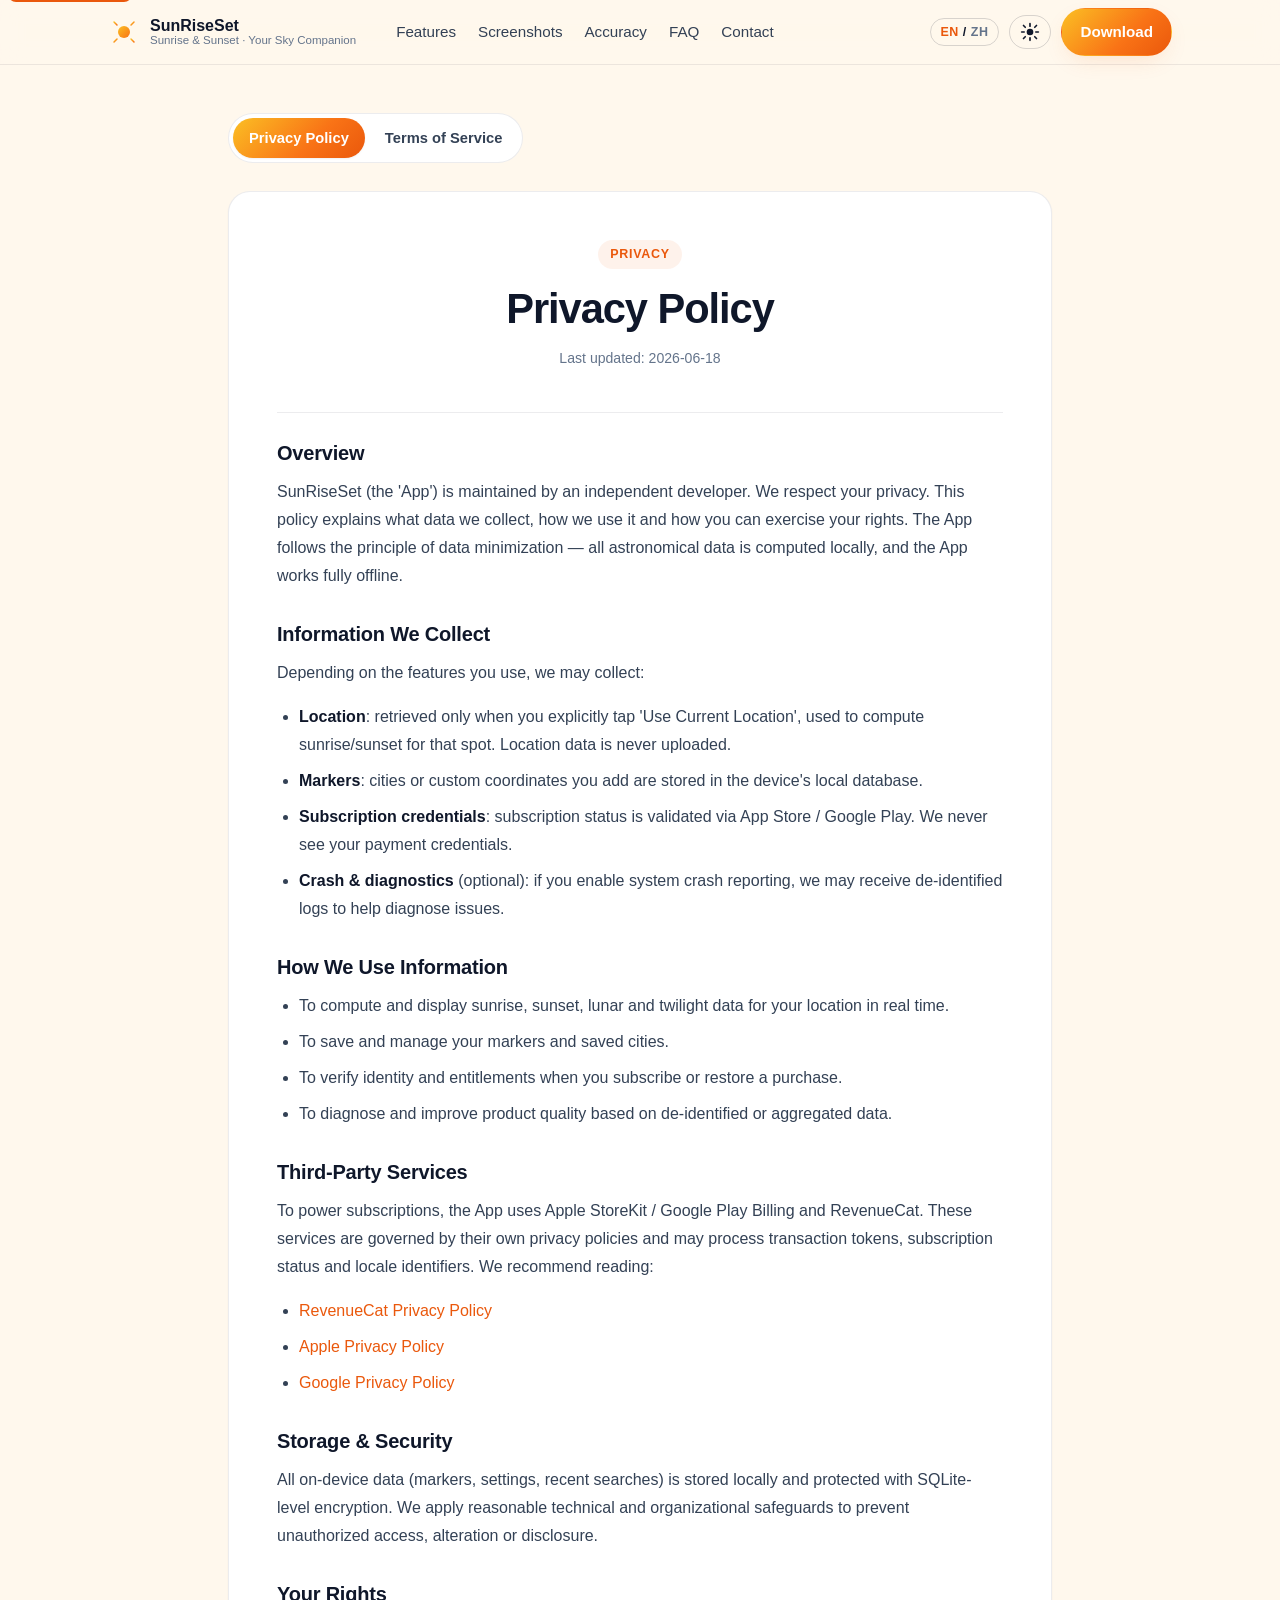
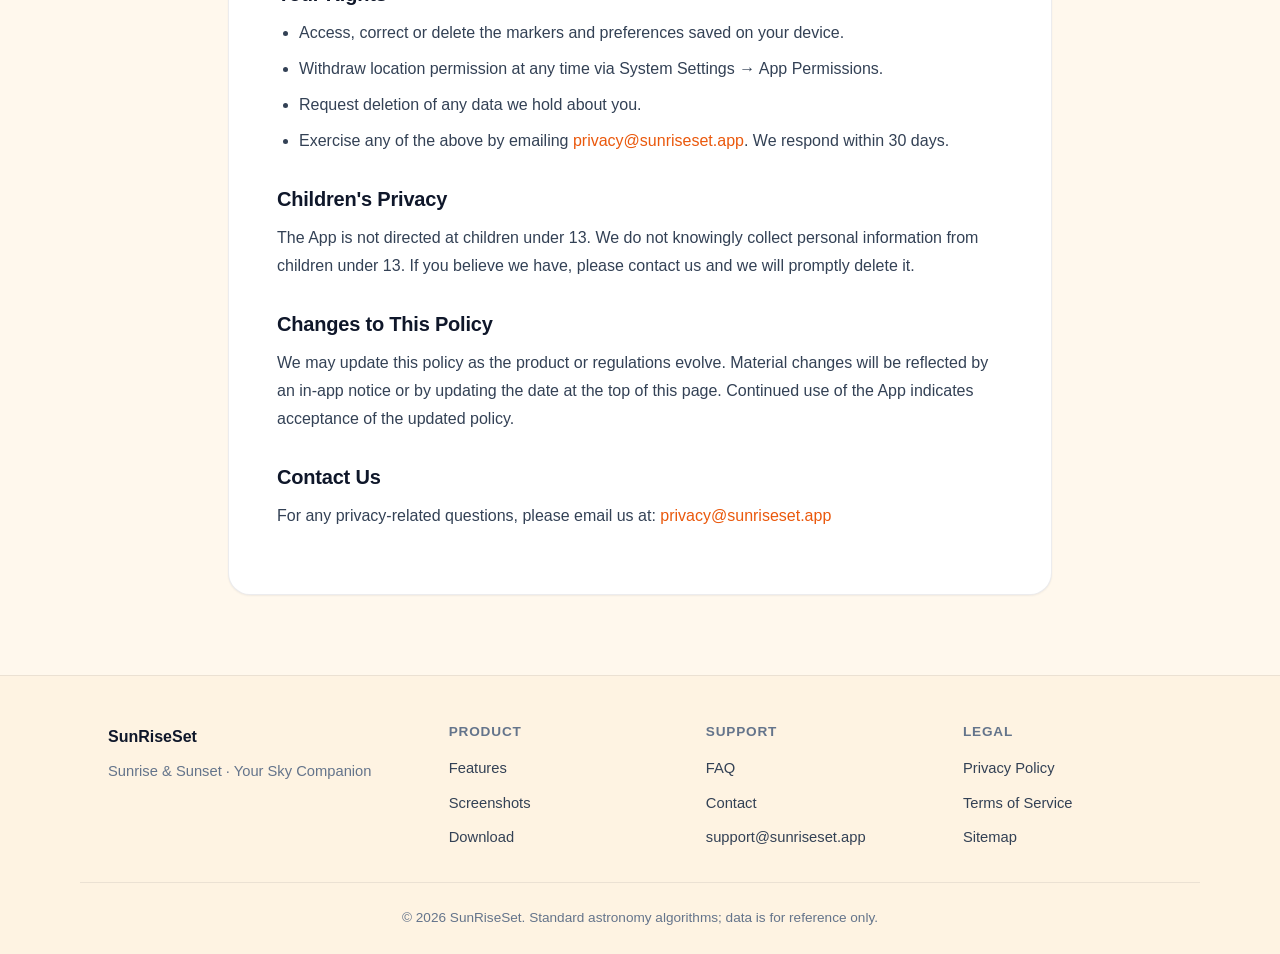
==== privacy.html @ 6ccddd78 "feat: bilingual support site for SunRiseSet app Static, zero-dependency support site ready for GitHu" ====
<!DOCTYPE html>
<html lang="zh-CN" data-lang="zh" data-page="privacy">
<head>
  <meta charset="UTF-8" />
  <meta name="viewport" content="width=device-width, initial-scale=1, viewport-fit=cover" />
  <meta name="theme-color" content="#0f172a" media="(prefers-color-scheme: dark)" />
  <meta name="theme-color" content="#fff8ed" media="(prefers-color-scheme: light)" />
  <title>Privacy Policy · SunRiseSet</title>
  <meta name="description" data-i18n-attr="description"
    content="SunRiseSet 隐私政策。本应用的数据收集与处理说明。" />
  <link rel="icon" type="image/png" href="raise-icon.png" />
  <link rel="stylesheet" href="assets/css/style.css" />
  <link rel="stylesheet" href="assets/css/legal.css" />
</head>
<body>
  <a class="skip-link" href="#main">跳到主要内容</a>

  <header class="site-header" id="siteHeader">
    <div class="container header-inner">
      <a class="brand" href="index.html" aria-label="SunRiseSet Home">
        <span class="brand-mark" aria-hidden="true">
          <svg viewBox="0 0 64 64" width="32" height="32">
            <defs>
              <linearGradient id="sunGrad" x1="0" y1="0" x2="1" y2="1">
                <stop offset="0%" stop-color="#fbbf24" />
                <stop offset="100%" stop-color="#f97316" />
              </linearGradient>
            </defs>
            <circle cx="32" cy="32" r="12" fill="url(#sunGrad)" />
            <g stroke="url(#sunGrad)" stroke-width="3" stroke-linecap="round">
              <line x1="32" y1="4" x2="32" y2="12" />
              <line x1="32" y1="52" x2="32" y2="60" />
              <line x1="4" y1="32" x2="12" y2="32" />
              <line x1="52" y1="32" x2="60" y2="32" />
              <line x1="12" y1="12" x2="18" y2="18" />
              <line x1="46" y1="46" x2="52" y2="52" />
              <line x1="52" y1="12" x2="46" y2="18" />
              <line x1="12" y1="52" x2="18" y2="46" />
            </g>
          </svg>
        </span>
        <span class="brand-text">
          <strong>SunRiseSet</strong>
          <span class="brand-sub" data-i18n="brand.tagline">日出日落 · 天象伴侣</span>
        </span>
      </a>

      <nav class="primary-nav" aria-label="Primary">
        <ul>
          <li><a href="index.html#features" data-i18n="nav.features">功能特性</a></li>
          <li><a href="index.html#screenshots" data-i18n="nav.screenshots">应用截图</a></li>
          <li><a href="index.html#accuracy" data-i18n="nav.accuracy">数据精度</a></li>
          <li><a href="index.html#faq" data-i18n="nav.faq">常见问题</a></li>
          <li><a href="index.html#contact" data-i18n="nav.contact">联系我们</a></li>
        </ul>
      </nav>

      <div class="header-actions">
        <button class="icon-btn lang-toggle" id="langToggle" aria-label="Switch language">
          <span class="lang-current">ZH</span>
          <span class="lang-sep" aria-hidden="true">/</span>
          <span class="lang-alt">EN</span>
        </button>
        <button class="icon-btn theme-toggle" id="themeToggle" aria-label="切换主题">
          <svg class="icon-sun" viewBox="0 0 24 24" width="20" height="20" aria-hidden="true">
            <circle cx="12" cy="12" r="4" fill="currentColor" />
            <g stroke="currentColor" stroke-width="2" stroke-linecap="round">
              <line x1="12" y1="2" x2="12" y2="5" />
              <line x1="12" y1="19" x2="12" y2="22" />
              <line x1="2" y1="12" x2="5" y2="12" />
              <line x1="19" y1="12" x2="22" y2="12" />
              <line x1="4.2" y1="4.2" x2="6.3" y2="6.3" />
              <line x1="17.7" y1="17.7" x2="19.8" y2="19.8" />
              <line x1="19.8" y1="4.2" x2="17.7" y2="6.3" />
              <line x1="6.3" y1="17.7" x2="4.2" y2="19.8" />
            </g>
          </svg>
          <svg class="icon-moon" viewBox="0 0 24 24" width="20" height="20" aria-hidden="true">
            <path d="M21 12.8A9 9 0 1 1 11.2 3a7 7 0 0 0 9.8 9.8z" fill="currentColor" />
          </svg>
        </button>
        <a class="btn btn-primary header-cta" href="index.html#download"
          data-i18n="nav.download">下载 App</a>
        <button class="icon-btn menu-toggle" id="menuToggle" aria-label="打开菜单" aria-expanded="false">
          <span></span><span></span><span></span>
        </button>
      </div>
    </div>
    <div class="mobile-nav" id="mobileNav" hidden>
      <a href="index.html#features" data-i18n="nav.features">功能特性</a>
      <a href="index.html#screenshots" data-i18n="nav.screenshots">应用截图</a>
      <a href="index.html#accuracy" data-i18n="nav.accuracy">数据精度</a>
      <a href="index.html#faq" data-i18n="nav.faq">常见问题</a>
      <a href="index.html#contact" data-i18n="nav.contact">联系我们</a>
      <a class="btn btn-primary mobile-cta" href="index.html#download"
        data-i18n="nav.download">下载 App</a>
    </div>
  </header>

  <main id="main" class="legal-main">
    <div class="container legal-container">
      <nav class="legal-tabs" aria-label="Legal pages">
        <a href="privacy.html" class="legal-tab is-active" data-i18n="legal.privacy">隐私政策</a>
        <a href="terms.html" class="legal-tab" data-i18n="legal.terms">服务条款</a>
      </nav>

      <article class="legal-doc" data-doc="privacy">
        <header class="legal-head">
          <span class="section-eyebrow" data-i18n="privacy.eyebrow">Privacy</span>
          <h1 data-i18n="privacy.title">隐私政策</h1>
          <p class="legal-meta">
            <span data-i18n="legal.lastUpdated">最后更新</span>: <time>2026-06-18</time>
          </p>
        </header>

        <section class="legal-block">
          <h2 data-i18n="privacy.s1.title">概述</h2>
          <p data-i18n="privacy.s1.body">
            SunRiseSet(以下简称「本应用」)由独立开发者维护。我们非常重视你的隐私,
            本政策说明本应用在何种范围内收集、使用和存储信息,以及你可以如何行使相关权利。
            本应用坚持「数据最小化」原则,所有天象数据均在本地计算,无需联网即可使用。
          </p>
        </section>

        <section class="legal-block">
          <h2 data-i18n="privacy.s2.title">我们收集的信息</h2>
          <p data-i18n="privacy.s2.intro">根据你使用的功能,我们可能收集以下信息:</p>
          <ul>
            <li data-i18n="privacy.s2.l1"><strong>位置信息</strong>:仅在你主动点击「使用当前位置」时获取,用于计算该位置的日出日落数据。位置不会上传服务器。</li>
            <li data-i18n="privacy.s2.l2"><strong>标记点</strong>:你手动添加的城市或自定义经纬度,存储在设备本地数据库中。</li>
            <li data-i18n="privacy.s2.l3"><strong>订阅凭证</strong>:通过 App Store / Google Play 验证订阅状态,订阅信息由 Apple / Google 处理,本应用不接触你的支付凭证。</li>
            <li data-i18n="privacy.s2.l4"><strong>崩溃与诊断</strong>(可选):如果你在系统中开启了崩溃报告,我们可能收到去标识化的崩溃日志用于问题定位。</li>
          </ul>
        </section>

        <section class="legal-block">
          <h2 data-i18n="privacy.s3.title">我们如何使用信息</h2>
          <ul>
            <li data-i18n="privacy.s3.l1">用于在你所在位置实时计算并展示日出日落、月相、曙暮光数据。</li>
            <li data-i18n="privacy.s3.l2">用于保存和管理你的标记点、收藏城市。</li>
            <li data-i18n="privacy.s3.l3">用于在你订阅或恢复订阅时验证身份与权限。</li>
            <li data-i18n="privacy.s3.l4">用于诊断与改进产品质量(基于去标识化或聚合数据)。</li>
          </ul>
        </section>

        <section class="legal-block">
          <h2 data-i18n="privacy.s4.title">第三方服务</h2>
          <p data-i18n="privacy.s4.body">
            为了提供订阅功能,本应用使用 Apple StoreKit / Google Play Billing 与 RevenueCat 作为订阅管理服务。
            这些服务由其各自隐私政策约束,涉及交易凭证、订阅状态、地区标识等信息。
            我们建议你同时阅读:
          </p>
          <ul>
            <li><a href="https://www.revenuecat.com/privacy" target="_blank" rel="noopener">RevenueCat Privacy Policy</a></li>
            <li><a href="https://www.apple.com/legal/privacy/" target="_blank" rel="noopener">Apple Privacy Policy</a></li>
            <li><a href="https://policies.google.com/privacy" target="_blank" rel="noopener">Google Privacy Policy</a></li>
          </ul>
        </section>

        <section class="legal-block">
          <h2 data-i18n="privacy.s5.title">数据存储与安全</h2>
          <p data-i18n="privacy.s5.body">
            所有本地数据(标记点、设置、最近搜索)均存储在你的设备本地,
            使用 SQLite 加密能力进行保护。我们采用合理的技术与组织措施,
            防止未经授权的访问、篡改或泄露。
          </p>
        </section>

        <section class="legal-block">
          <h2 data-i18n="privacy.s6.title">你的权利</h2>
          <ul>
            <li data-i18n="privacy.s6.l1">访问、更正、删除你在本应用中保存的标记点与设置。</li>
            <li data-i18n="privacy.s6.l2">随时撤回位置权限授权(系统设置 → 应用权限)。</li>
            <li data-i18n="privacy.s6.l3">请求我们删除我们持有的、与你相关的任何数据。</li>
            <li data-i18n="privacy.s6.l4">通过 <a href="mailto:privacy@sunriseset.app">privacy@sunriseset.app</a> 行使上述权利,我们将在 30 天内回复。</li>
          </ul>
        </section>

        <section class="legal-block">
          <h2 data-i18n="privacy.s7.title">儿童隐私</h2>
          <p data-i18n="privacy.s7.body">
            本应用不面向 13 岁以下儿童。我们不会有意收集 13 岁以下儿童的个人信息。
            如发现相关情况,请联系我们,我们将立即删除相关信息。
          </p>
        </section>

        <section class="legal-block">
          <h2 data-i18n="privacy.s8.title">政策变更</h2>
          <p data-i18n="privacy.s8.body">
            我们可能根据产品发展或法规变化更新本政策。重大变更将通过应用内通知或本页顶部日期体现。
            继续使用本应用即视为你接受更新后的政策。
          </p>
        </section>

        <section class="legal-block">
          <h2 data-i18n="privacy.s9.title">联系我们</h2>
          <p>
            <span data-i18n="privacy.s9.body">如有隐私相关问题,请通过以下邮箱联系我们:</span>
            <a href="mailto:privacy@sunriseset.app">privacy@sunriseset.app</a>
          </p>
        </section>
      </article>
    </div>
  </main>

  <footer class="site-footer">
    <div class="container footer-grid">
      <div class="footer-brand">
        <strong>SunRiseSet</strong>
        <p data-i18n="footer.tagline">日出日落 · 你的天象伴侣</p>
      </div>
      <div>
        <h4 data-i18n="footer.productTitle">产品</h4>
        <ul>
          <li><a href="index.html#features" data-i18n="nav.features">功能特性</a></li>
          <li><a href="index.html#screenshots" data-i18n="nav.screenshots">应用截图</a></li>
          <li><a href="index.html#download" data-i18n="nav.download">下载 App</a></li>
        </ul>
      </div>
      <div>
        <h4 data-i18n="footer.supportTitle">支持</h4>
        <ul>
          <li><a href="index.html#faq" data-i18n="nav.faq">常见问题</a></li>
          <li><a href="index.html#contact" data-i18n="nav.contact">联系我们</a></li>
          <li><a href="mailto:support@sunriseset.app">support@sunriseset.app</a></li>
        </ul>
      </div>
      <div>
        <h4 data-i18n="footer.legalTitle">法律</h4>
        <ul>
          <li><a href="privacy.html" data-i18n="footer.privacy">隐私政策</a></li>
          <li><a href="terms.html" data-i18n="footer.terms">服务条款</a></li>
          <li><a href="sitemap.xml" data-i18n="footer.sitemap">站点地图</a></li>
        </ul>
      </div>
    </div>
    <div class="container footer-bottom">
      <span data-i18n="footer.copyright">© 2026 SunRiseSet. 基于标准天文学算法,数据仅供参考。</span>
    </div>
  </footer>

  <script src="assets/js/i18n.js"></script>
  <script src="assets/js/i18n-legal.js"></script>
  <script src="assets/js/main.js"></script>
</body>
</html>
---- assets/css/style.css ----
/* ==========================================================================
   SunRiseSet Support Site
   Bilingual, dual-theme (light/dark) stylesheet.
   No build step, no dependencies. Mobile-first.
   ========================================================================== */

/* --- Design tokens --- */
:root {
  /* Brand */
  --color-sun-1: #fbbf24;
  --color-sun-2: #f97316;
  --color-sun-3: #ea580c;
  --color-moon-1: #818cf8;
  --color-moon-2: #4f46e5;
  --color-twilight: #0ea5e9;
  --color-civil: #38bdf8;
  --color-nautical: #6366f1;
  --color-astro: #1e293b;

  /* Surfaces (light) */
  --bg: #fff8ed;
  --bg-soft: #fff3df;
  --bg-card: #ffffff;
  --bg-alt: #fef3e2;
  --bg-elevated: #ffffff;
  --border: rgba(15, 23, 42, 0.08);
  --border-strong: rgba(15, 23, 42, 0.16);

  /* Text (light) */
  --text: #0f172a;
  --text-soft: #334155;
  --text-muted: #64748b;

  /* Accents */
  --accent: #ea580c;
  --accent-hover: #c2410c;
  --accent-on: #ffffff;

  /* Effects */
  --shadow-sm: 0 1px 2px rgba(15, 23, 42, 0.06);
  --shadow-md: 0 8px 24px -8px rgba(234, 88, 12, 0.18);
  --shadow-lg: 0 24px 60px -16px rgba(234, 88, 12, 0.25);
  --gradient-sun: linear-gradient(135deg, #fbbf24 0%, #f97316 60%, #ea580c 100%);
  --gradient-night: linear-gradient(180deg, #fef3e2 0%, #fff8ed 100%);
  --gradient-hero: radial-gradient(
      ellipse at 80% 0%,
      rgba(251, 191, 36, 0.22),
      transparent 60%
    ),
    radial-gradient(
      ellipse at 0% 100%,
      rgba(99, 102, 241, 0.12),
      transparent 55%
    );

  /* Layout */
  --radius-sm: 8px;
  --radius-md: 14px;
  --radius-lg: 22px;
  --radius-xl: 32px;
  --container: 1120px;
  --header-h: 64px;
}

[data-theme="dark"] {
  --bg: #0b1120;
  --bg-soft: #111a2e;
  --bg-card: #131c33;
  --bg-alt: #0f1729;
  --bg-elevated: #182241;
  --border: rgba(148, 163, 184, 0.12);
  --border-strong: rgba(148, 163, 184, 0.22);

  --text: #f1f5f9;
  --text-soft: #cbd5e1;
  --text-muted: #94a3b8;

  --accent: #fb923c;
  --accent-hover: #f97316;
  --accent-on: #1a1207;

  --shadow-sm: 0 1px 2px rgba(0, 0, 0, 0.4);
  --shadow-md: 0 8px 24px -8px rgba(0, 0, 0, 0.55);
  --shadow-lg: 0 24px 60px -16px rgba(251, 146, 60, 0.25);
  --gradient-night: linear-gradient(180deg, #0b1120 0%, #111a2e 100%);
  --gradient-hero: radial-gradient(
      ellipse at 80% 0%,
      rgba(251, 146, 60, 0.18),
      transparent 60%
    ),
    radial-gradient(
      ellipse at 0% 100%,
      rgba(99, 102, 241, 0.18),
      transparent 55%
    );
}

/* --- Reset --- */
*,
*::before,
*::after {
  box-sizing: border-box;
}
html {
  -webkit-text-size-adjust: 100%;
  scroll-behavior: smooth;
}
body {
  margin: 0;
  font-family: -apple-system, BlinkMacSystemFont, "Segoe UI", "PingFang SC",
    "Hiragino Sans GB", "Microsoft YaHei", "Helvetica Neue", Arial, sans-serif;
  font-size: 16px;
  line-height: 1.65;
  color: var(--text);
  background: var(--bg);
  -webkit-font-smoothing: antialiased;
  -moz-osx-font-smoothing: grayscale;
  transition: background 0.3s ease, color 0.3s ease;
}
img,
svg {
  max-width: 100%;
  display: block;
}
a {
  color: var(--accent);
  text-decoration: none;
  transition: color 0.15s ease;
}
a:hover {
  color: var(--accent-hover);
}
button {
  font-family: inherit;
  cursor: pointer;
}
ul {
  margin: 0;
  padding: 0;
  list-style: none;
}
h1,
h2,
h3,
h4 {
  margin: 0;
  line-height: 1.25;
  color: var(--text);
  letter-spacing: -0.01em;
}
h1 {
  font-size: clamp(2rem, 5vw, 3.5rem);
  font-weight: 800;
  letter-spacing: -0.025em;
}
h2 {
  font-size: clamp(1.6rem, 3.4vw, 2.4rem);
  font-weight: 700;
}
h3 {
  font-size: 1.15rem;
  font-weight: 700;
}
p {
  margin: 0 0 1em;
  color: var(--text-soft);
}

/* --- Skip link --- */
.skip-link {
  position: absolute;
  inset-inline-start: 8px;
  top: -40px;
  background: var(--accent);
  color: var(--accent-on);
  padding: 8px 14px;
  border-radius: var(--radius-sm);
  z-index: 1000;
  transition: top 0.2s;
}
.skip-link:focus {
  top: 8px;
}

/* --- Layout --- */
.container {
  width: 100%;
  max-width: var(--container);
  margin-inline: auto;
  padding-inline: clamp(16px, 4vw, 28px);
}
.section {
  padding-block: clamp(56px, 9vw, 112px);
}
.section-alt {
  background: var(--bg-alt);
}
.section-head {
  max-width: 720px;
  margin: 0 auto 48px;
  text-align: center;
}
.section-head .section-eyebrow {
  display: inline-block;
  margin-bottom: 14px;
}
.section-eyebrow {
  display: inline-block;
  padding: 4px 12px;
  font-size: 0.78rem;
  font-weight: 600;
  letter-spacing: 0.06em;
  text-transform: uppercase;
  color: var(--accent);
  background: rgba(234, 88, 12, 0.08);
  border-radius: 999px;
}
[data-theme="dark"] .section-eyebrow {
  background: rgba(251, 146, 60, 0.14);
}
.section-lead {
  margin-top: 14px;
  font-size: 1.05rem;
  color: var(--text-muted);
}

/* --- Buttons --- */
.btn {
  display: inline-flex;
  align-items: center;
  gap: 8px;
  padding: 10px 18px;
  border-radius: 999px;
  font-weight: 600;
  font-size: 0.95rem;
  border: 1px solid transparent;
  transition: transform 0.15s ease, box-shadow 0.2s ease,
    background 0.2s ease, color 0.2s ease;
  white-space: nowrap;
}
.btn-lg {
  padding: 14px 26px;
  font-size: 1rem;
}
.btn-primary {
  background: var(--gradient-sun);
  color: #ffffff;
  box-shadow: var(--shadow-md);
}
.btn-primary:hover {
  transform: translateY(-1px);
  box-shadow: var(--shadow-lg);
  color: #ffffff;
}
.btn-ghost {
  background: transparent;
  color: var(--text);
  border-color: var(--border-strong);
}
.btn-ghost:hover {
  background: var(--bg-card);
  color: var(--text);
}
.icon-btn {
  display: inline-flex;
  align-items: center;
  gap: 4px;
  background: transparent;
  border: 1px solid var(--border-strong);
  color: var(--text);
  padding: 6px 10px;
  border-radius: 999px;
  font-size: 0.78rem;
  font-weight: 600;
  letter-spacing: 0.04em;
  transition: background 0.15s ease, border-color 0.15s ease;
}
.icon-btn:hover {
  background: var(--bg-card);
  border-color: var(--accent);
}
.theme-toggle .icon-moon {
  display: none;
}
[data-theme="dark"] .theme-toggle .icon-sun {
  display: none;
}
[data-theme="dark"] .theme-toggle .icon-moon {
  display: inline-block;
}
.menu-toggle {
  display: none;
  flex-direction: column;
  gap: 4px;
  padding: 8px 10px;
}
.menu-toggle span {
  display: block;
  width: 18px;
  height: 2px;
  background: var(--text);
  border-radius: 1px;
}

/* --- Header --- */
.site-header {
  position: sticky;
  top: 0;
  z-index: 50;
  background: color-mix(in srgb, var(--bg) 88%, transparent);
  -webkit-backdrop-filter: saturate(150%) blur(12px);
  backdrop-filter: saturate(150%) blur(12px);
  border-bottom: 1px solid var(--border);
}
.header-inner {
  display: flex;
  align-items: center;
  gap: 24px;
  height: var(--header-h);
}
.brand {
  display: inline-flex;
  align-items: center;
  gap: 10px;
  color: var(--text);
  font-weight: 700;
}
.brand:hover {
  color: var(--text);
}
.brand-mark {
  width: 32px;
  height: 32px;
  display: inline-grid;
  place-items: center;
}
.brand-text {
  display: flex;
  flex-direction: column;
  line-height: 1.1;
}
.brand-text strong {
  font-size: 1rem;
}
.brand-sub {
  font-size: 0.72rem;
  color: var(--text-muted);
  font-weight: 500;
}
.primary-nav {
  margin-inline-start: 16px;
  flex: 1;
}
.primary-nav ul {
  display: flex;
  gap: 22px;
}
.primary-nav a {
  color: var(--text-soft);
  font-weight: 500;
  font-size: 0.95rem;
}
.primary-nav a:hover {
  color: var(--accent);
}
.header-actions {
  display: flex;
  align-items: center;
  gap: 10px;
}
.header-cta {
  display: inline-flex;
}
.lang-toggle .lang-current {
  color: var(--accent);
}
.lang-toggle .lang-alt {
  color: var(--text-muted);
}
.mobile-nav {
  display: none;
  flex-direction: column;
  gap: 4px;
  padding: 14px 20px 22px;
  border-top: 1px solid var(--border);
  background: var(--bg);
}
.mobile-nav a {
  padding: 10px 12px;
  border-radius: var(--radius-sm);
  color: var(--text);
  font-weight: 500;
}
.mobile-nav a:hover {
  background: var(--bg-card);
  color: var(--accent);
}
.mobile-cta {
  margin-top: 8px;
  justify-content: center;
}

/* --- Hero --- */
.hero {
  position: relative;
  padding-block: clamp(48px, 9vw, 96px);
  background: var(--gradient-hero), var(--gradient-night);
  overflow: hidden;
}
.hero-glow {
  position: absolute;
  inset: auto -10% -50% auto;
  width: 60%;
  aspect-ratio: 1;
  background: radial-gradient(
    circle,
    rgba(251, 191, 36, 0.35),
    transparent 70%
  );
  filter: blur(40px);
  pointer-events: none;
}
[data-theme="dark"] .hero-glow {
  background: radial-gradient(
    circle,
    rgba(251, 146, 60, 0.22),
    transparent 70%
  );
}
.hero-grid {
  display: grid;
  grid-template-columns: 1.05fr 0.95fr;
  gap: clamp(24px, 5vw, 64px);
  align-items: center;
  position: relative;
  z-index: 1;
}
.eyebrow {
  display: inline-block;
  padding: 5px 14px;
  background: var(--bg-card);
  border: 1px solid var(--border);
  border-radius: 999px;
  font-size: 0.82rem;
  font-weight: 600;
  color: var(--text-soft);
  margin-bottom: 18px;
}
.hero-copy .lead {
  font-size: 1.1rem;
  color: var(--text-soft);
  max-width: 540px;
  margin-bottom: 28px;
}
.hero-cta {
  display: flex;
  flex-wrap: wrap;
  gap: 12px;
  margin-bottom: 28px;
}
.hero-meta {
  display: flex;
  flex-wrap: wrap;
  gap: 18px;
  color: var(--text-muted);
  font-size: 0.9rem;
}
.hero-meta li {
  display: inline-flex;
  align-items: center;
  gap: 8px;
}
.dot {
  width: 8px;
  height: 8px;
  border-radius: 50%;
  display: inline-block;
}
.dot-orange {
  background: var(--color-sun-2);
}
.dot-blue {
  background: var(--color-moon-2);
}
.dot-purple {
  background: #a855f7;
}

/* Hero visual */
.hero-visual {
  position: relative;
  display: flex;
  align-items: center;
  justify-content: center;
  min-height: 380px;
}
.globe {
  position: relative;
  width: min(420px, 100%);
  aspect-ratio: 1;
  border-radius: 50%;
  background: radial-gradient(
      circle at 30% 30%,
      #1e3a5f 0%,
      #0b1d36 60%,
      #061224 100%
    );
  box-shadow: inset 0 0 60px rgba(0, 0, 0, 0.5),
    0 24px 80px -16px rgba(15, 23, 42, 0.55);
  overflow: hidden;
}
[data-theme="dark"] .globe {
  background: radial-gradient(
    circle at 30% 30%,
    #2a4d7a 0%,
    #14253f 60%,
    #0a1426 100%
  );
}
.terminator {
  position: absolute;
  inset: 0;
  background: linear-gradient(
    105deg,
    rgba(251, 191, 36, 0.12) 0%,
    rgba(251, 191, 36, 0.05) 40%,
    transparent 50%,
    rgba(15, 23, 42, 0.5) 60%,
    rgba(15, 23, 42, 0.85) 100%
  );
  mix-blend-mode: screen;
}
[data-theme="dark"] .terminator {
  mix-blend-mode: lighten;
}
.terminator.civil {
  background: linear-gradient(
    100deg,
    transparent 35%,
    rgba(56, 189, 248, 0.12) 45%,
    transparent 55%
  );
}
.terminator.nautical {
  background: linear-gradient(
    98deg,
    transparent 28%,
    rgba(99, 102, 241, 0.14) 40%,
    transparent 50%
  );
}
.terminator.astro {
  background: linear-gradient(
    96deg,
    transparent 22%,
    rgba(99, 102, 241, 0.2) 35%,
    transparent 45%
  );
}
.sun-marker,
.moon-marker {
  position: absolute;
  width: 16px;
  height: 16px;
  border-radius: 50%;
  box-shadow: 0 0 20px currentColor;
}
.sun-marker {
  top: 28%;
  left: 32%;
  background: var(--color-sun-2);
  color: var(--color-sun-2);
  animation: pulse 3s ease-in-out infinite;
}
.moon-marker {
  top: 55%;
  left: 62%;
  background: var(--color-moon-1);
  color: var(--color-moon-1);
  width: 12px;
  height: 12px;
  animation: pulse 3.6s ease-in-out infinite;
}
.meridian {
  position: absolute;
  top: 5%;
  bottom: 5%;
  left: 50%;
  width: 1px;
  background: rgba(148, 163, 184, 0.25);
  transform: rotate(8deg);
  transform-origin: center;
}
@keyframes pulse {
  0%,
  100% {
    transform: scale(1);
    opacity: 0.85;
  }
  50% {
    transform: scale(1.18);
    opacity: 1;
  }
}
.hero-cards {
  position: absolute;
  inset: 0;
  pointer-events: none;
}
.info-card {
  position: absolute;
  background: var(--bg-card);
  border: 1px solid var(--border);
  border-radius: var(--radius-md);
  padding: 12px 14px;
  box-shadow: var(--shadow-md);
  min-width: 150px;
}
.info-card-label {
  font-size: 0.72rem;
  color: var(--text-muted);
  text-transform: uppercase;
  letter-spacing: 0.05em;
}
.info-card-value {
  font-size: 1.3rem;
  font-weight: 700;
  color: var(--text);
  font-variant-numeric: tabular-nums;
  margin-top: 2px;
}
.info-card-sub {
  font-size: 0.75rem;
  color: var(--text-muted);
}
.info-card {
  top: 6%;
  left: -6%;
}
.info-card-alt {
  bottom: 8%;
  right: -2%;
  background: linear-gradient(
    135deg,
    rgba(251, 191, 36, 0.18),
    rgba(249, 115, 22, 0.12)
  );
  border-color: rgba(234, 88, 12, 0.3);
}
[data-theme="dark"] .info-card-alt {
  background: linear-gradient(
    135deg,
    rgba(251, 146, 60, 0.18),
    rgba(124, 58, 237, 0.12)
  );
}

/* --- Features --- */
.feature-grid {
  display: grid;
  grid-template-columns: repeat(auto-fit, minmax(260px, 1fr));
  gap: 20px;
}
.feature {
  background: var(--bg-card);
  border: 1px solid var(--border);
  border-radius: var(--radius-lg);
  padding: 26px 24px;
  transition: transform 0.18s ease, box-shadow 0.18s ease,
    border-color 0.18s ease;
}
.feature:hover {
  transform: translateY(-3px);
  box-shadow: var(--shadow-md);
  border-color: var(--border-strong);
}
.feature-icon {
  width: 44px;
  height: 44px;
  display: inline-grid;
  place-items: center;
  border-radius: 14px;
  margin-bottom: 16px;
}
.feature-icon-orange {
  background: rgba(251, 146, 60, 0.14);
  color: #f97316;
}
.feature-icon-blue {
  background: rgba(56, 189, 248, 0.14);
  color: #0ea5e9;
}
.feature-icon-purple {
  background: rgba(168, 85, 247, 0.14);
  color: #a855f7;
}
.feature-icon-green {
  background: rgba(16, 185, 129, 0.14);
  color: #10b981;
}
.feature-icon-pink {
  background: rgba(236, 72, 153, 0.14);
  color: #ec4899;
}
.feature-icon-amber {
  background: rgba(245, 158, 11, 0.14);
  color: #f59e0b;
}
.feature h3 {
  margin-bottom: 8px;
}
.feature p {
  margin: 0;
  color: var(--text-muted);
  font-size: 0.95rem;
}

/* --- Screenshots --- */
.screenshot-row {
  display: grid;
  grid-template-columns: repeat(auto-fit, minmax(220px, 1fr));
  gap: 28px;
}
.screenshot {
  margin: 0;
  text-align: center;
}
.phone-frame {
  position: relative;
  width: 100%;
  max-width: 240px;
  margin: 0 auto 14px;
  padding: 12px 10px;
  border-radius: 36px;
  background: linear-gradient(160deg, #1f2937 0%, #0f172a 100%);
  box-shadow: var(--shadow-lg);
}
.phone-screen {
  position: relative;
  border-radius: 26px;
  background: var(--bg-soft);
  aspect-ratio: 9 / 19;
  overflow: hidden;
}
.phone-status {
  height: 22px;
  background: transparent;
}
.phone-map .map-area,
.phone-screen .map-area {
  position: relative;
  margin: 0 8px;
  height: 40%;
  border-radius: 14px;
  background: radial-gradient(
      circle at 30% 30%,
      #1e3a5f 0%,
      #0b1d36 60%,
      #061224 100%
    );
  overflow: hidden;
}
.phone-map .terminator,
.phone-screen .terminator {
  position: absolute;
  inset: 0;
  background: linear-gradient(
    105deg,
    rgba(251, 191, 36, 0.18) 0%,
    transparent 50%,
    rgba(15, 23, 42, 0.85) 100%
  );
}
.phone-map .civil,
.phone-screen .terminator.civil {
  background: linear-gradient(
    100deg,
    transparent 35%,
    rgba(56, 189, 248, 0.18) 45%,
    transparent 55%
  );
}
.phone-map .sun-marker {
  position: absolute;
  width: 10px;
  height: 10px;
  border-radius: 50%;
  background: #f97316;
  box-shadow: 0 0 14px #f97316;
  top: 30%;
  left: 32%;
}
.phone-map .moon-marker {
  position: absolute;
  width: 8px;
  height: 8px;
  border-radius: 50%;
  background: #818cf8;
  box-shadow: 0 0 12px #818cf8;
  top: 55%;
  left: 62%;
}
.phone-chart .mini-chart {
  display: block;
  margin: 16px auto 0;
  width: 88%;
  height: 60%;
}
.phone-card {
  position: absolute;
  left: 14px;
  right: 14px;
  bottom: 18px;
  background: var(--bg-card);
  border: 1px solid var(--border);
  border-radius: 12px;
  padding: 10px 12px;
  font-size: 0.85rem;
  font-weight: 600;
  text-align: center;
  box-shadow: var(--shadow-sm);
}
.phone-card-fab {
  background: var(--gradient-sun);
  color: #fff;
  border: none;
  bottom: 80px;
  width: max-content;
  left: 50%;
  transform: translateX(-50%);
  font-weight: 700;
}
.marker-list {
  padding: 8px 14px;
  display: flex;
  flex-direction: column;
  gap: 8px;
}
.marker-item {
  background: var(--bg-card);
  border: 1px solid var(--border);
  border-radius: 10px;
  padding: 8px 10px;
  font-size: 0.78rem;
  color: var(--text);
  display: flex;
  align-items: center;
  gap: 8px;
}
.marker-dot {
  width: 10px;
  height: 10px;
  border-radius: 50%;
  flex-shrink: 0;
}
.marker-dot-orange {
  background: #f97316;
}
.marker-dot-blue {
  background: #0ea5e9;
}
.marker-dot-green {
  background: #10b981;
}
.marker-dot-purple {
  background: #a855f7;
}
.screenshot figcaption {
  font-size: 0.95rem;
  color: var(--text-soft);
  font-weight: 500;
}

/* --- Accuracy --- */
.accuracy-grid {
  display: grid;
  grid-template-columns: 1fr 1fr;
  gap: clamp(24px, 5vw, 56px);
  align-items: start;
}
.accuracy-list {
  display: flex;
  flex-direction: column;
  gap: 12px;
  margin: 18px 0;
}
.accuracy-list li {
  display: flex;
  align-items: baseline;
  justify-content: space-between;
  gap: 14px;
  padding: 14px 18px;
  background: var(--bg-card);
  border: 1px solid var(--border);
  border-radius: var(--radius-md);
}
.accuracy-tag {
  color: var(--text-soft);
  font-weight: 500;
}
.accuracy-value {
  font-size: 1.4rem;
  font-weight: 700;
  color: var(--accent);
  font-variant-numeric: tabular-nums;
}
.accuracy-value small {
  font-size: 0.85rem;
  font-weight: 500;
  color: var(--text-muted);
  margin-left: 2px;
}
.accuracy-note {
  padding: 14px 18px;
  background: rgba(234, 88, 12, 0.06);
  border-inline-start: 3px solid var(--accent);
  border-radius: 6px;
  font-size: 0.92rem;
  color: var(--text-soft);
}
[data-theme="dark"] .accuracy-note {
  background: rgba(251, 146, 60, 0.08);
}
.accuracy-card {
  background: var(--bg-card);
  border: 1px solid var(--border);
  border-radius: var(--radius-lg);
  padding: 28px;
}
.accuracy-card h3 {
  margin-bottom: 14px;
}
.factor-list {
  display: flex;
  flex-direction: column;
  gap: 10px;
}
.factor-list li {
  position: relative;
  padding-inline-start: 22px;
  color: var(--text-soft);
}
.factor-list li::before {
  content: "•";
  position: absolute;
  inset-inline-start: 4px;
  color: var(--accent);
  font-weight: 700;
}

/* --- FAQ --- */
.faq-list {
  max-width: 780px;
  margin: 0 auto;
  display: flex;
  flex-direction: column;
  gap: 12px;
}
.faq-item {
  background: var(--bg-card);
  border: 1px solid var(--border);
  border-radius: var(--radius-md);
  padding: 4px 18px;
  transition: border-color 0.15s ease, box-shadow 0.15s ease;
}
.faq-item[open] {
  border-color: var(--accent);
  box-shadow: var(--shadow-sm);
}
.faq-item summary {
  list-style: none;
  cursor: pointer;
  padding: 16px 0;
  font-weight: 600;
  color: var(--text);
  display: flex;
  justify-content: space-between;
  align-items: center;
  gap: 12px;
}
.faq-item summary::-webkit-details-marker {
  display: none;
}
.faq-item summary::after {
  content: "+";
  font-size: 1.4rem;
  color: var(--accent);
  font-weight: 400;
  transition: transform 0.2s ease;
}
.faq-item[open] summary::after {
  transform: rotate(45deg);
}
.faq-body {
  padding: 0 0 18px;
  color: var(--text-soft);
}

/* --- Contact / CTA --- */
.section-cta {
  background: linear-gradient(
      135deg,
      rgba(251, 191, 36, 0.12) 0%,
      rgba(249, 115, 22, 0.06) 60%,
      transparent 100%
    ),
    var(--bg);
}
[data-theme="dark"] .section-cta {
  background: linear-gradient(
      135deg,
      rgba(251, 146, 60, 0.16) 0%,
      rgba(124, 58, 237, 0.08) 60%,
      transparent 100%
    ),
    var(--bg);
}
.contact-grid {
  display: grid;
  grid-template-columns: 1.2fr 1fr;
  gap: clamp(24px, 5vw, 56px);
  align-items: start;
}
.contact-list {
  display: flex;
  flex-direction: column;
  gap: 12px;
  margin-top: 20px;
}
.contact-list li {
  display: grid;
  grid-template-columns: 120px 1fr;
  gap: 14px;
  align-items: baseline;
  padding: 14px 18px;
  background: var(--bg-card);
  border: 1px solid var(--border);
  border-radius: var(--radius-md);
}
.contact-label {
  font-size: 0.82rem;
  color: var(--text-muted);
  font-weight: 600;
  text-transform: uppercase;
  letter-spacing: 0.05em;
}
.contact-value {
  font-weight: 600;
  color: var(--text);
}
.contact-card {
  background: var(--bg-card);
  border: 1px solid var(--border-strong);
  border-radius: var(--radius-lg);
  padding: 28px;
  box-shadow: var(--shadow-md);
}
.contact-card h3 {
  font-size: 1.3rem;
  margin-bottom: 8px;
}
.contact-card p {
  font-size: 0.95rem;
}
.store-row {
  display: flex;
  flex-direction: column;
  gap: 10px;
  margin: 16px 0 18px;
}
.store-btn {
  display: flex;
  align-items: center;
  gap: 12px;
  padding: 12px 18px;
  background: #000;
  color: #fff;
  border-radius: var(--radius-md);
  font-weight: 500;
  transition: transform 0.15s ease, box-shadow 0.15s ease;
}
.store-btn:hover {
  color: #fff;
  transform: translateY(-1px);
  box-shadow: var(--shadow-md);
}
.store-btn small {
  font-size: 0.7rem;
  opacity: 0.75;
  display: block;
}
.store-btn strong {
  font-size: 1.05rem;
  font-weight: 700;
}
.contact-meta {
  font-size: 0.82rem;
  color: var(--text-muted);
  margin: 0;
}

/* --- Footer --- */
.site-footer {
  background: var(--bg-alt);
  border-top: 1px solid var(--border);
  padding-block: 48px 24px;
}
.footer-grid {
  display: grid;
  grid-template-columns: 1.4fr repeat(3, 1fr);
  gap: clamp(20px, 4vw, 48px);
  margin-bottom: 32px;
}
.footer-brand p {
  margin: 8px 0 0;
  color: var(--text-muted);
  font-size: 0.92rem;
}
.footer-grid h4 {
  font-size: 0.85rem;
  text-transform: uppercase;
  letter-spacing: 0.06em;
  color: var(--text-muted);
  margin-bottom: 14px;
  font-weight: 700;
}
.footer-grid ul {
  display: flex;
  flex-direction: column;
  gap: 8px;
}
.footer-grid a {
  color: var(--text-soft);
  font-size: 0.92rem;
}
.footer-grid a:hover {
  color: var(--accent);
}
.footer-bottom {
  padding-top: 24px;
  border-top: 1px solid var(--border);
  color: var(--text-muted);
  font-size: 0.85rem;
  text-align: center;
}

/* --- Responsive --- */
@media (max-width: 920px) {
  .hero-grid,
  .accuracy-grid,
  .contact-grid,
  .footer-grid {
    grid-template-columns: 1fr;
  }
  .footer-grid {
    text-align: start;
  }
  .hero-visual {
    order: -1;
    min-height: 320px;
  }
}
@media (max-width: 760px) {
  .primary-nav {
    display: none;
  }
  .header-cta {
    display: none;
  }
  .menu-toggle {
    display: inline-flex;
  }
  .mobile-nav.is-open {
    display: flex;
  }
  .info-card {
    left: 4%;
    top: 4%;
    min-width: 130px;
    padding: 10px 12px;
  }
  .info-card-value {
    font-size: 1.1rem;
  }
  .info-card-alt {
    right: 4%;
    bottom: 6%;
    min-width: 130px;
  }
  .contact-list li {
    grid-template-columns: 1fr;
    gap: 4px;
  }
}
@media (max-width: 480px) {
  h1 {
    font-size: 2rem;
  }
  .section {
    padding-block: 56px;
  }
  .info-card {
    position: relative;
    inset: auto;
    margin: 8px 12px 0;
  }
  .info-card-alt {
    margin: 8px 12px 0;
  }
  .hero-cards {
    position: relative;
    inset: auto;
    display: flex;
    flex-direction: column;
    gap: 8px;
    margin-top: 16px;
    padding: 0 12px;
  }
  .hero-visual {
    min-height: auto;
  }
  .globe {
    width: 80%;
    margin: 0 auto;
  }
}

/* --- Accessibility --- */
@media (prefers-reduced-motion: reduce) {
  *,
  *::before,
  *::after {
    animation-duration: 0.01ms !important;
    transition-duration: 0.01ms !important;
    scroll-behavior: auto !important;
  }
}
:focus-visible {
  outline: 2px solid var(--accent);
  outline-offset: 2px;
  border-radius: 4px;
}
---- assets/css/legal.css ----
/* SunRiseSet Support Site - Legal pages (privacy / terms) styles.
   Reuses most of style.css and adds a document layout on top. */

.legal-main {
  padding-block: 48px 80px;
}

.legal-container {
  max-width: 880px;
}

.legal-tabs {
  display: inline-flex;
  gap: 4px;
  padding: 4px;
  background: var(--bg-card);
  border: 1px solid var(--border);
  border-radius: 999px;
  margin-bottom: 28px;
  font-size: 0.92rem;
  font-weight: 600;
}

.legal-tab {
  padding: 8px 16px;
  border-radius: 999px;
  color: var(--text-soft);
  transition: background 0.15s ease, color 0.15s ease;
}

.legal-tab:hover {
  color: var(--text);
  background: var(--bg-alt);
}

.legal-tab.is-active {
  background: var(--gradient-sun);
  color: #ffffff;
  box-shadow: var(--shadow-sm);
}

.legal-doc {
  background: var(--bg-card);
  border: 1px solid var(--border);
  border-radius: var(--radius-lg);
  padding: clamp(24px, 5vw, 48px);
  box-shadow: var(--shadow-sm);
}

.legal-head {
  text-align: center;
  padding-bottom: 28px;
  margin-bottom: 28px;
  border-bottom: 1px solid var(--border);
}

.legal-head h1 {
  font-size: clamp(1.8rem, 4vw, 2.6rem);
  margin-top: 14px;
}

.legal-meta {
  margin-top: 12px;
  font-size: 0.88rem;
  color: var(--text-muted);
}

.legal-block {
  margin-bottom: 32px;
}

.legal-block:last-child {
  margin-bottom: 0;
}

.legal-block h2 {
  font-size: 1.25rem;
  font-weight: 700;
  margin-bottom: 12px;
  color: var(--text);
}

.legal-block p,
.legal-block li {
  color: var(--text-soft);
  line-height: 1.75;
}

.legal-block ul {
  padding-inline-start: 22px;
  list-style: disc;
  margin: 8px 0;
  display: flex;
  flex-direction: column;
  gap: 8px;
}

.legal-block strong {
  color: var(--text);
  font-weight: 600;
}

.legal-block a {
  color: var(--accent);
  font-weight: 500;
}

.legal-block a:hover {
  text-decoration: underline;
}

@media (max-width: 480px) {
  .legal-tabs {
    display: flex;
    width: 100%;
    justify-content: center;
  }
  .legal-tab {
    flex: 1;
    text-align: center;
  }
}
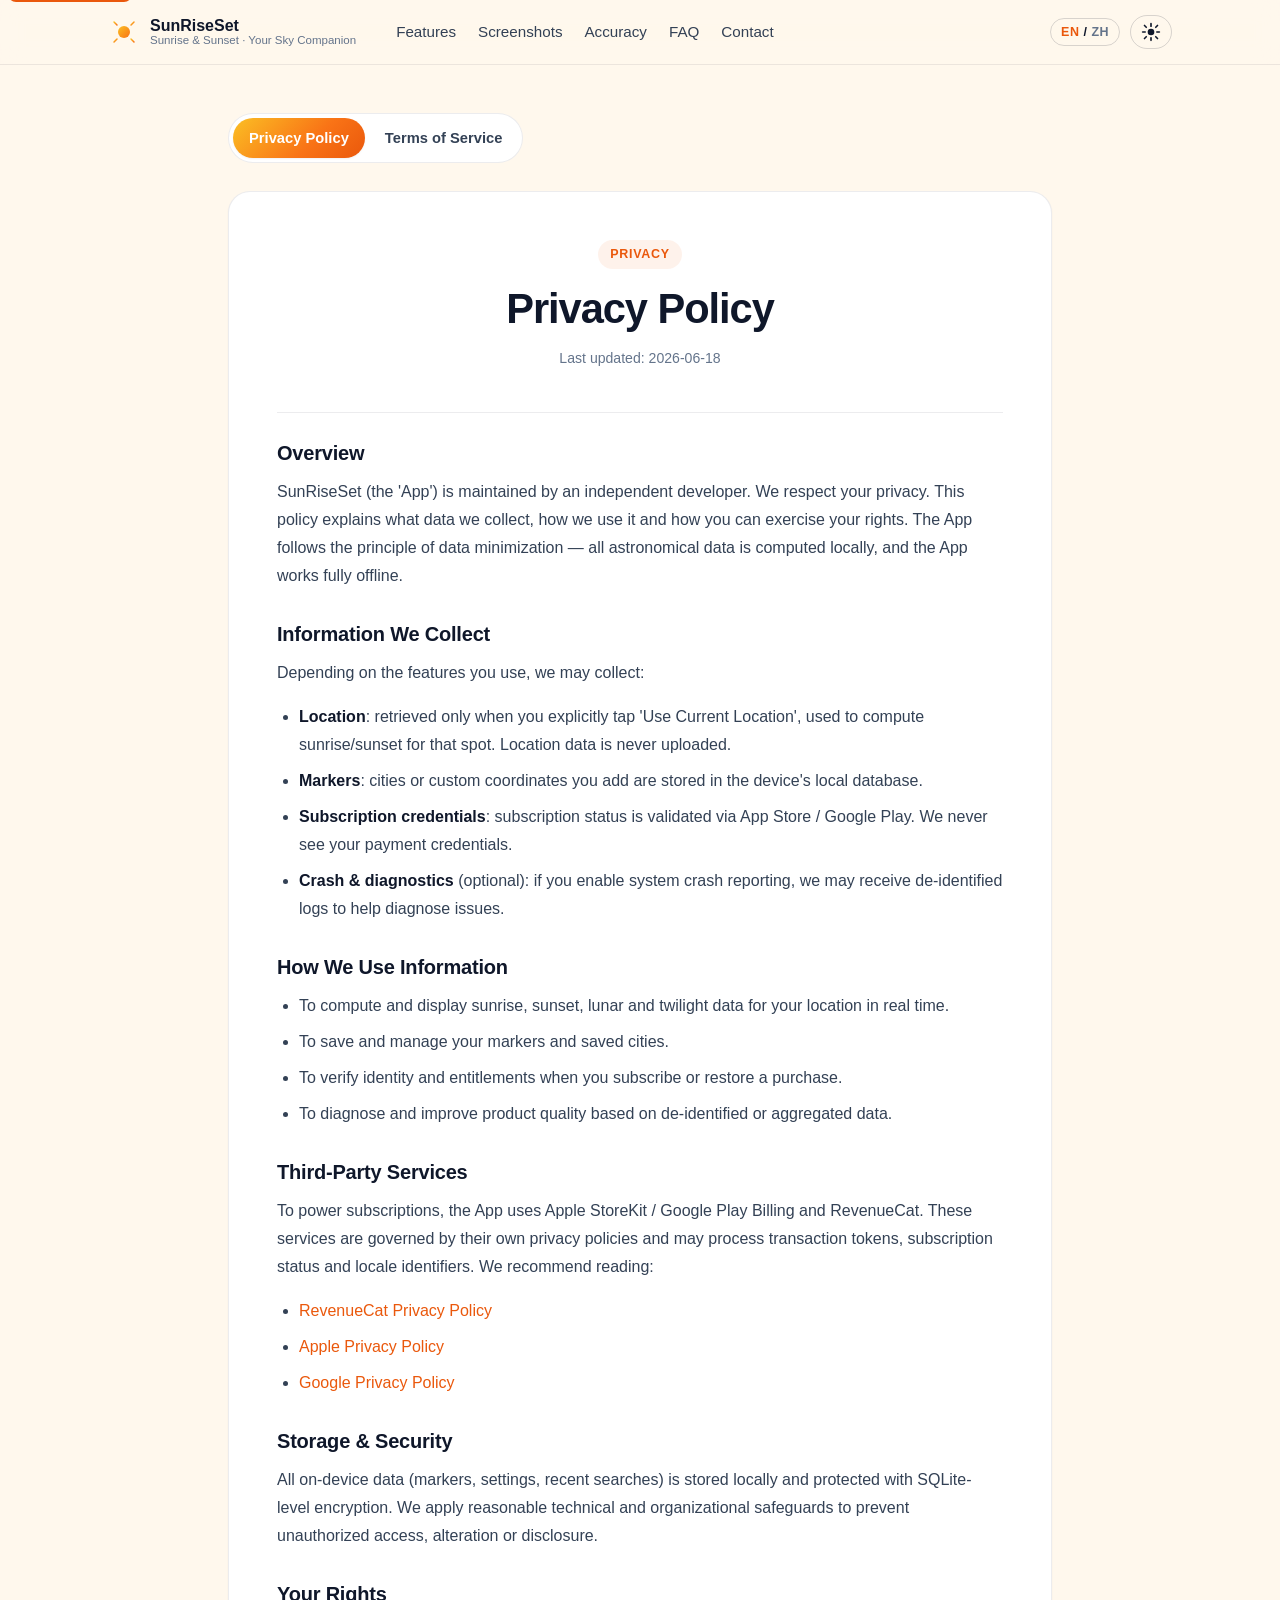
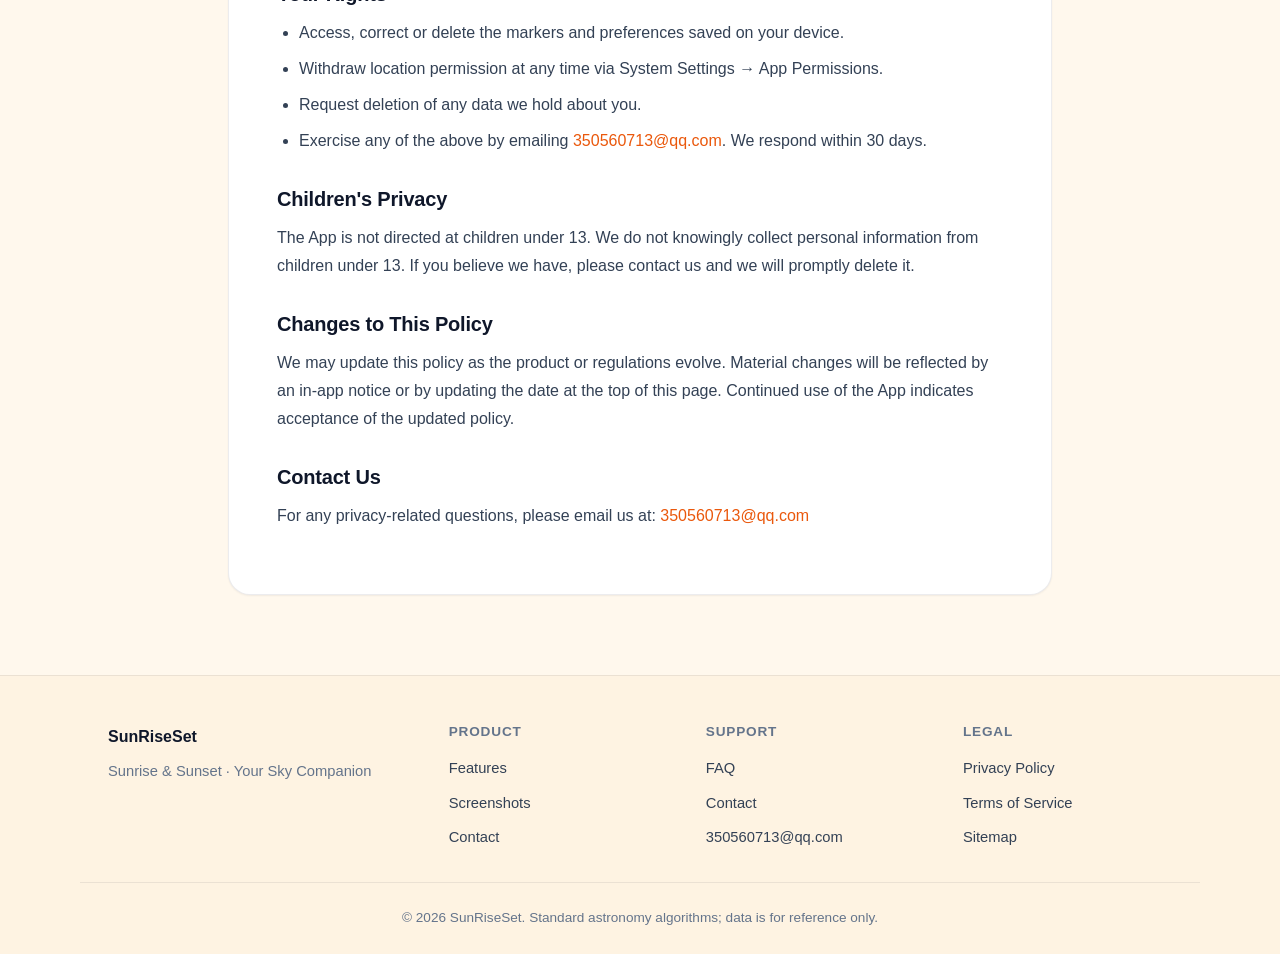
==== commit 80352fab: "refactor: switch contact email, drop moon phase and download blocks - Replace all support@/privacy@/" ====
--- a/privacy.html
+++ b/privacy.html
@@ -79,8 +79,6 @@
             <path d="M21 12.8A9 9 0 1 1 11.2 3a7 7 0 0 0 9.8 9.8z" fill="currentColor" />
           </svg>
         </button>
-        <a class="btn btn-primary header-cta" href="index.html#download"
-          data-i18n="nav.download">下载 App</a>
         <button class="icon-btn menu-toggle" id="menuToggle" aria-label="打开菜单" aria-expanded="false">
           <span></span><span></span><span></span>
         </button>
@@ -92,8 +90,6 @@
       <a href="index.html#accuracy" data-i18n="nav.accuracy">数据精度</a>
       <a href="index.html#faq" data-i18n="nav.faq">常见问题</a>
       <a href="index.html#contact" data-i18n="nav.contact">联系我们</a>
-      <a class="btn btn-primary mobile-cta" href="index.html#download"
-        data-i18n="nav.download">下载 App</a>
     </div>
   </header>
 
@@ -136,7 +132,7 @@
         <section class="legal-block">
           <h2 data-i18n="privacy.s3.title">我们如何使用信息</h2>
           <ul>
-            <li data-i18n="privacy.s3.l1">用于在你所在位置实时计算并展示日出日落、月相、曙暮光数据。</li>
+            <li data-i18n="privacy.s3.l1">用于在你所在位置实时计算并展示日出日落、曙暮光数据。</li>
             <li data-i18n="privacy.s3.l2">用于保存和管理你的标记点、收藏城市。</li>
             <li data-i18n="privacy.s3.l3">用于在你订阅或恢复订阅时验证身份与权限。</li>
             <li data-i18n="privacy.s3.l4">用于诊断与改进产品质量(基于去标识化或聚合数据)。</li>
@@ -172,7 +168,7 @@
             <li data-i18n="privacy.s6.l1">访问、更正、删除你在本应用中保存的标记点与设置。</li>
             <li data-i18n="privacy.s6.l2">随时撤回位置权限授权(系统设置 → 应用权限)。</li>
             <li data-i18n="privacy.s6.l3">请求我们删除我们持有的、与你相关的任何数据。</li>
-            <li data-i18n="privacy.s6.l4">通过 <a href="mailto:privacy@sunriseset.app">privacy@sunriseset.app</a> 行使上述权利,我们将在 30 天内回复。</li>
+            <li data-i18n="privacy.s6.l4">通过 <a href="mailto:350560713@qq.com">350560713@qq.com</a> 行使上述权利,我们将在 30 天内回复。</li>
           </ul>
         </section>
 
@@ -196,7 +192,7 @@
           <h2 data-i18n="privacy.s9.title">联系我们</h2>
           <p>
             <span data-i18n="privacy.s9.body">如有隐私相关问题,请通过以下邮箱联系我们:</span>
-            <a href="mailto:privacy@sunriseset.app">privacy@sunriseset.app</a>
+            <a href="mailto:350560713@qq.com">350560713@qq.com</a>
           </p>
         </section>
       </article>
@@ -214,7 +210,7 @@
         <ul>
           <li><a href="index.html#features" data-i18n="nav.features">功能特性</a></li>
           <li><a href="index.html#screenshots" data-i18n="nav.screenshots">应用截图</a></li>
-          <li><a href="index.html#download" data-i18n="nav.download">下载 App</a></li>
+          <li><a href="index.html#contact" data-i18n="nav.contact">联系我们</a></li>
         </ul>
       </div>
       <div>
@@ -222,7 +218,7 @@
         <ul>
           <li><a href="index.html#faq" data-i18n="nav.faq">常见问题</a></li>
           <li><a href="index.html#contact" data-i18n="nav.contact">联系我们</a></li>
-          <li><a href="mailto:support@sunriseset.app">support@sunriseset.app</a></li>
+          <li><a href="mailto:350560713@qq.com">350560713@qq.com</a></li>
         </ul>
       </div>
       <div>
--- a/assets/css/style.css
+++ b/assets/css/style.css
@@ -1062,41 +1062,18 @@
 .contact-card p {
   font-size: 0.95rem;
 }
-.store-row {
-  display: flex;
-  flex-direction: column;
-  gap: 10px;
-  margin: 16px 0 18px;
-}
-.store-btn {
-  display: flex;
-  align-items: center;
-  gap: 12px;
-  padding: 12px 18px;
-  background: #000;
-  color: #fff;
-  border-radius: var(--radius-md);
-  font-weight: 500;
-  transition: transform 0.15s ease, box-shadow 0.15s ease;
-}
-.store-btn:hover {
-  color: #fff;
-  transform: translateY(-1px);
-  box-shadow: var(--shadow-md);
-}
-.store-btn small {
-  font-size: 0.7rem;
-  opacity: 0.75;
-  display: block;
-}
-.store-btn strong {
-  font-size: 1.05rem;
-  font-weight: 700;
-}
 .contact-meta {
   font-size: 0.82rem;
   color: var(--text-muted);
   margin: 0;
+}
+
+/* Single-column contact layout (when download card is removed) */
+.contact-grid-single {
+  grid-template-columns: 1fr !important;
+}
+.contact-grid-single > div {
+  max-width: 720px;
 }
 
 /* --- Footer --- */
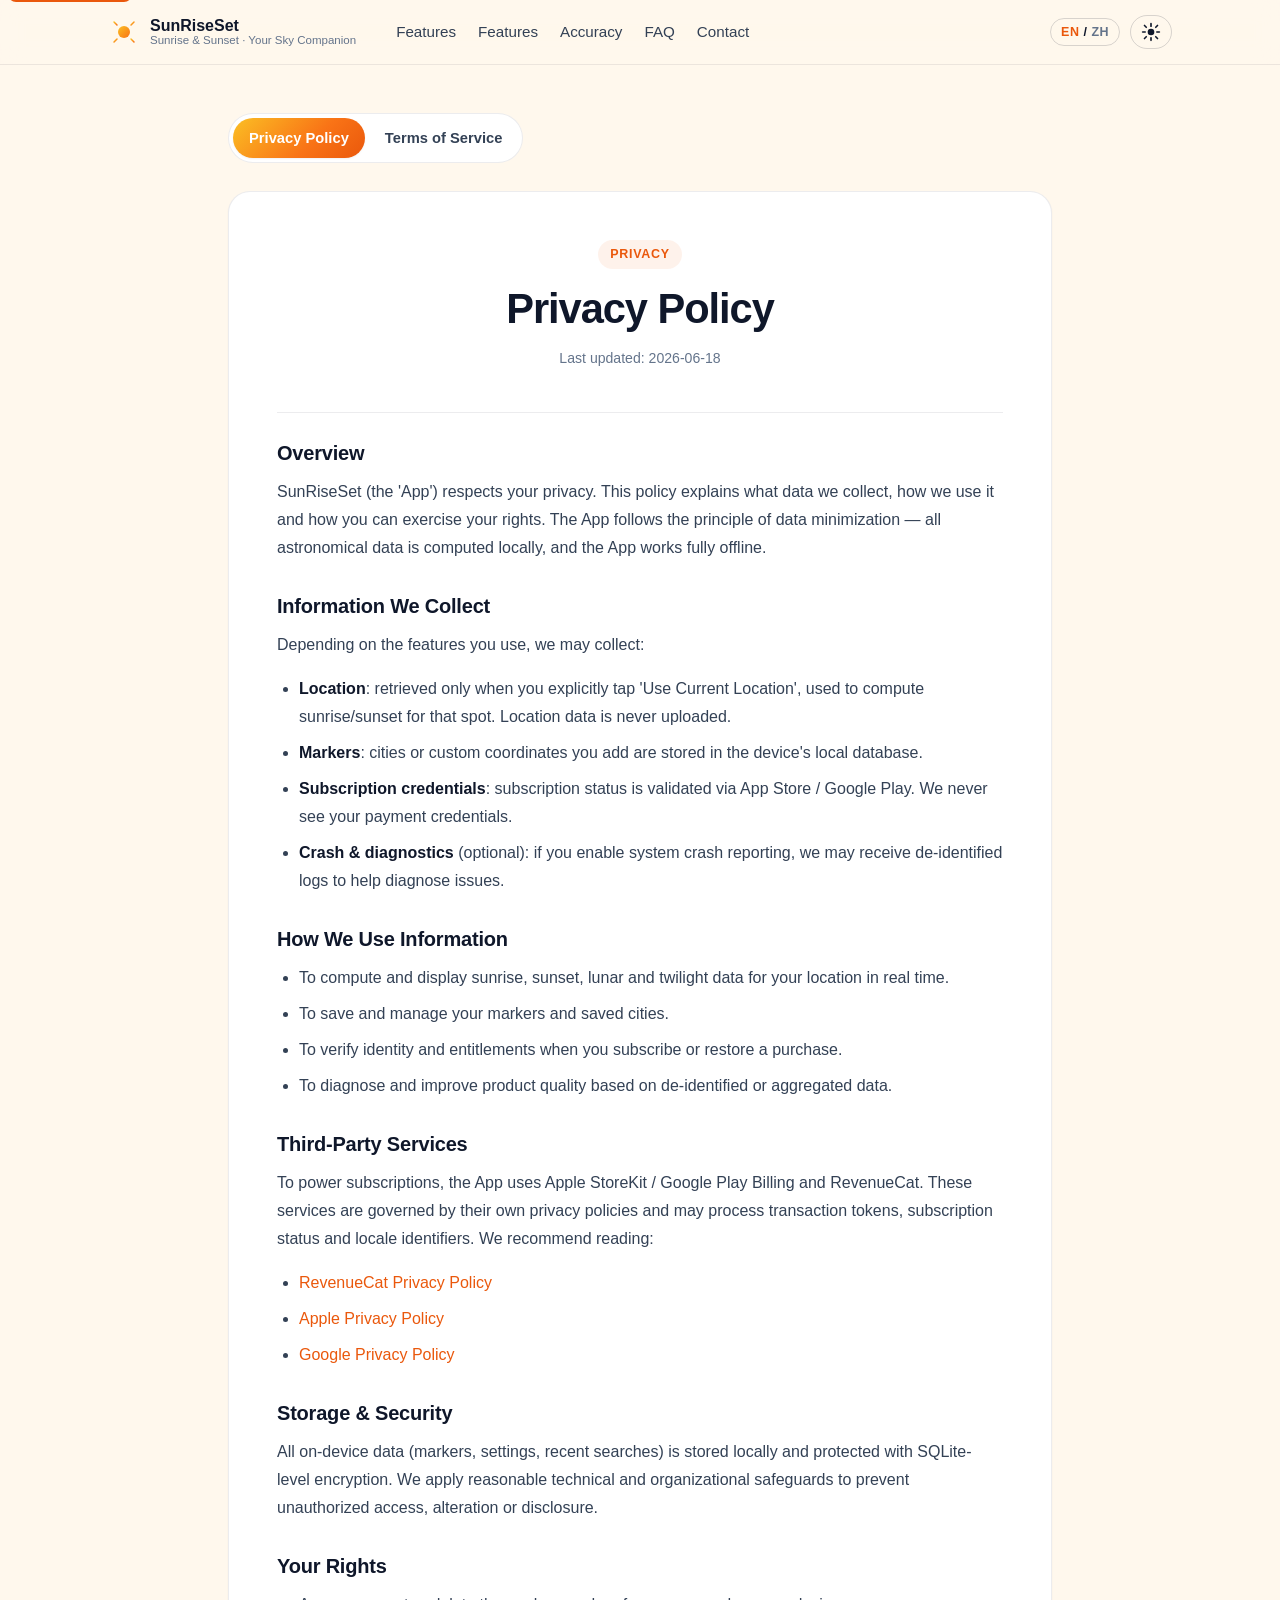
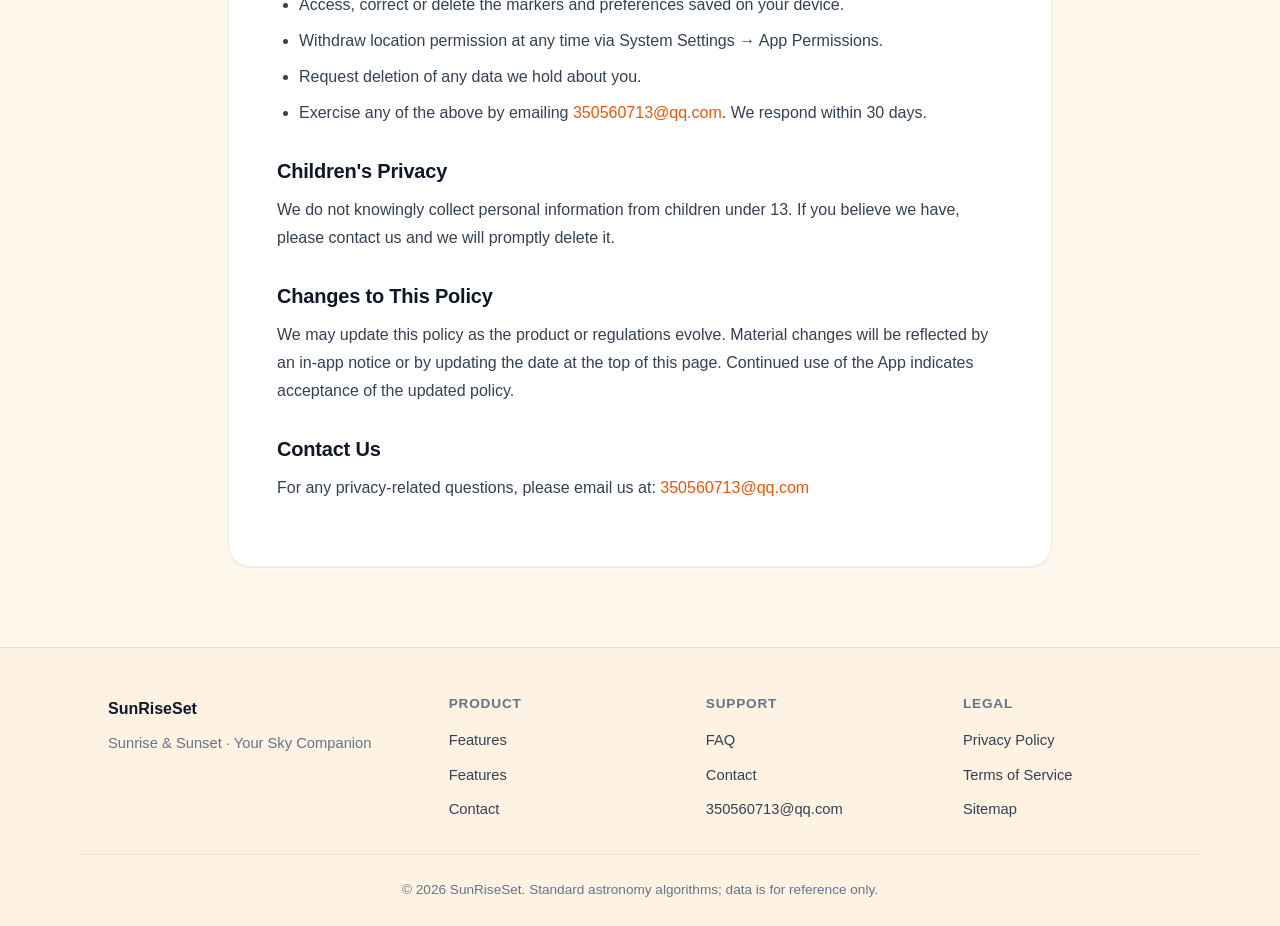
==== commit 1577bf14: "修改" ====
--- a/privacy.html
+++ b/privacy.html
@@ -112,7 +112,7 @@
         <section class="legal-block">
           <h2 data-i18n="privacy.s1.title">概述</h2>
           <p data-i18n="privacy.s1.body">
-            SunRiseSet(以下简称「本应用」)由独立开发者维护。我们非常重视你的隐私,
+            SunRiseSet(以下简称「本应用」)非常重视你的隐私,
             本政策说明本应用在何种范围内收集、使用和存储信息,以及你可以如何行使相关权利。
             本应用坚持「数据最小化」原则,所有天象数据均在本地计算,无需联网即可使用。
           </p>
@@ -175,7 +175,7 @@
         <section class="legal-block">
           <h2 data-i18n="privacy.s7.title">儿童隐私</h2>
           <p data-i18n="privacy.s7.body">
-            本应用不面向 13 岁以下儿童。我们不会有意收集 13 岁以下儿童的个人信息。
+            我们不会有意收集 13 岁以下儿童的个人信息。
             如发现相关情况,请联系我们,我们将立即删除相关信息。
           </p>
         </section>
